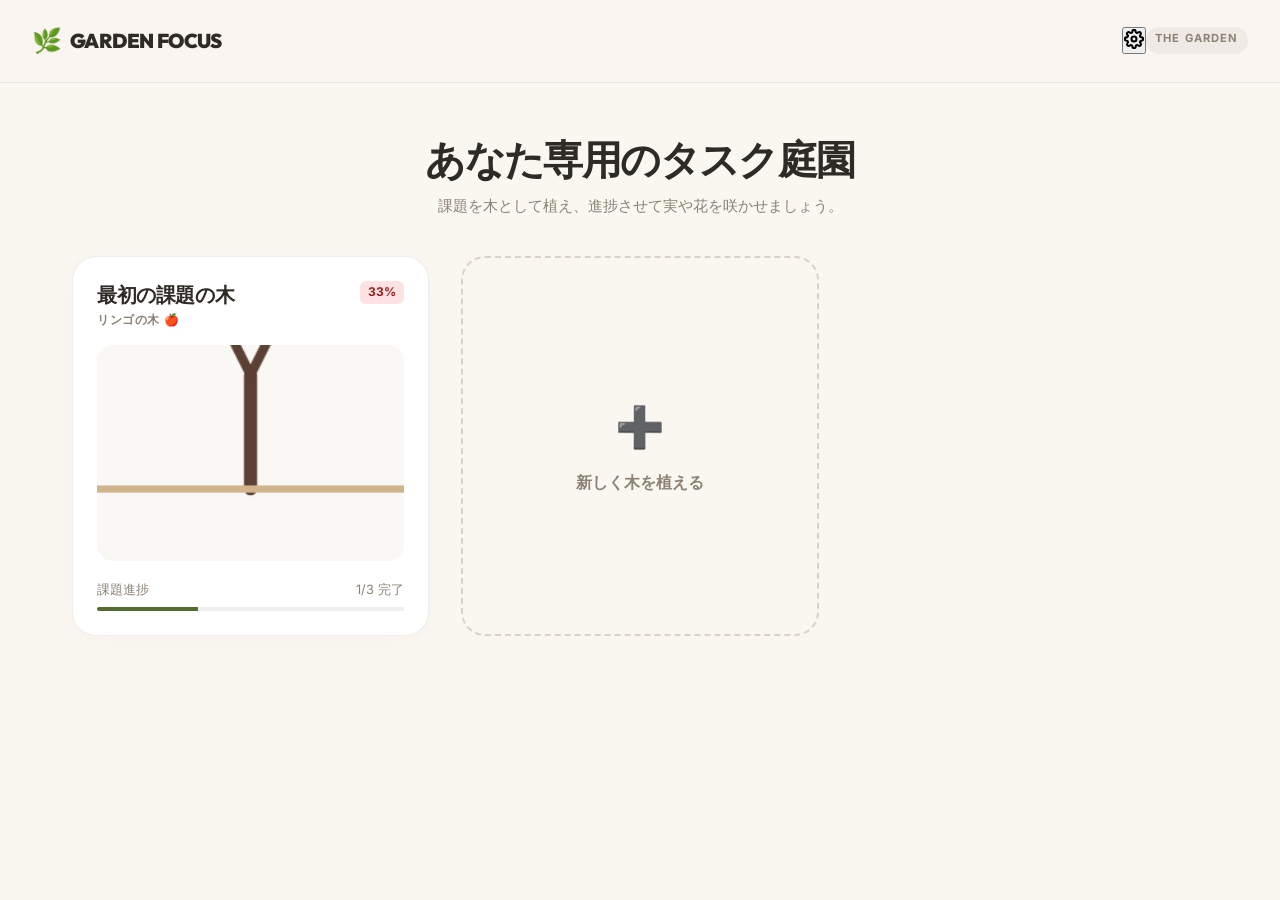
==== index.html @ 23e8b66e "feat: allow renaming trees and restrict desktop detail layout scroll to tasks panel" ====
<!DOCTYPE html>
<html lang="ja" class="h-full">
<head>
  <meta charset="UTF-8">
  <meta name="viewport" content="width=device-width, initial-scale=1.0">
  <title>Garden Focus / 課題の木</title>
  <!-- Google Font Outfit & Inter for premium typography -->
  <link rel="preconnect" href="https://fonts.googleapis.com">
  <link rel="preconnect" href="https://fonts.gstatic.com" crossorigin>
  <link href="https://fonts.googleapis.com/css2?family=Inter:wght@400;500;700&family=Outfit:wght@400;600;800;900&display=swap" rel="stylesheet">
  <link rel="stylesheet" href="style.css">
</head>
<body class="h-full">

  <div class="h-full flex flex-col justify-between">
    
    <!-- 1. GARDEN (HOME) SCREEN -->
    <section id="screen-garden" class="flex-1 flex flex-col">
      <header>
        <div class="logo-group">
          <span class="logo-icon">🌿</span>
          <span class="logo-text" style="font-family: 'Outfit', sans-serif;">GARDEN FOCUS</span>
        </div>
        <div class="flex items-center gap-4">
          <button id="open-settings-btn" class="settings-btn" title="Settings">
            <svg width="20" height="20" viewBox="0 0 24 24" fill="none" stroke="currentColor" stroke-width="2.5" stroke-linecap="round" stroke-linejoin="round"><circle cx="12" cy="12" r="3"></circle><path d="M19.4 15a1.65 1.65 0 0 0 .33 1.82l.06.06a2 2 0 1 1-2.83 2.83l-.06-.06a1.65 1.65 0 0 0-1.82-.33 1.65 1.65 0 0 0-1 1.51V21a2 2 0 0 1-4 0v-.09A1.65 1.65 0 0 0 9 19.4a1.65 1.65 0 0 0-1.82.33l-.06.06a2 2 0 1 1-2.83-2.83l.06-.06a1.65 1.65 0 0 0 .33-1.82 1.65 1.65 0 0 0-1.51-1H3a2 2 0 0 1 0-4h.09A1.65 1.65 0 0 0 4.6 9a1.65 1.65 0 0 0-.33-1.82l-.06-.06a2 2 0 1 1 2.83-2.83l.06.06a1.65 1.65 0 0 0 1.82.33H9a1.65 1.65 0 0 0 1-1.51V3a2 2 0 0 1 4 0v.09a1.65 1.65 0 0 0 1 1.51 1.65 1.65 0 0 0 1.82-.33l.06-.06a2 2 0 1 1 2.83 2.83l-.06.06a1.65 1.65 0 0 0-.33 1.82V9a1.65 1.65 0 0 0 1.51 1H21a2 2 0 0 1 0 4h-.09a1.65 1.65 0 0 0-1.51 1z"></path></svg>
          </button>
          <span class="phase-tag">The Garden</span>
        </div>
      </header>

      <main class="flex-1 overflow-y-auto">
        <div class="garden-container">
          <div class="garden-title-section">
            <h2 class="garden-title" style="font-family: 'Outfit', sans-serif;">あなた専用のタスク庭園</h2>
            <p class="garden-subtitle">課題を木として植え、進捗させて実や花を咲かせましょう。</p>
          </div>
          
          <div id="tree-grid" class="tree-grid">
            <!-- Dynamically populated tree cards -->
            
            <!-- Default "Add Tree" Card trigger -->
            <div id="add-tree-trigger" class="add-tree-card">
              <span class="add-tree-icon">➕</span>
              <span class="add-tree-text">新しく木を植える</span>
            </div>
          </div>
        </div>
      </main>
    </section>

    <!-- 2. TREE DETAIL SCREEN -->
    <section id="screen-tree-detail" class="flex-1 flex flex-col hidden">
      <header>
        <button id="back-to-garden-btn" class="text-button back-btn">
          <span>⬅</span> 庭に戻る
        </button>
        <span class="phase-tag">Tree Detail</span>
      </header>

      <main class="flex-1">
        <div class="detail-layout">
          
          <!-- Left Column: Tree Canvas Rendering -->
          <div class="canvas-panel">
            <div class="stats-overlay-top">
              <span>進捗状況:</span>
              <span id="tree-detail-progress-percent" class="stats-overlay-val">0%</span>
              <span class="text-neutral-300">|</span>
              <span id="tree-detail-progress-fraction" class="stats-overlay-val">0/0</span>
            </div>
            
            <div class="canvas-wrapper">
              <canvas id="tree-canvas" width="600" height="600"></canvas>
            </div>
          </div>

          <!-- Right Column: Task Control Panel -->
          <div class="tasks-panel">
            <div class="panel-header">
              <div>
                <div style="display: flex; align-items: center; gap: 0.5rem;">
                  <h2 id="tree-detail-name" class="panel-title" style="font-family: 'Outfit', sans-serif;">木の名前</h2>
                  <button id="edit-tree-name-btn" class="text-button edit-btn" style="font-size: 1rem; cursor: pointer; padding: 0.25rem;" title="木の名前を変更">✏️</button>
                </div>
                <p id="tree-detail-type" class="panel-subtitle">木の種類: サクラ</p>
              </div>
            </div>

            <!-- Add Task Form -->
            <div class="input-form">
              <input
                id="task-input"
                type="text"
                class="organic-input"
                placeholder="新しい葉（課題）を追加..."
                autocomplete="off"
              />
              <button id="add-task-btn" class="btn-organic">
                追加
              </button>
            </div>

            <!-- Task List Area -->
            <div id="tasks-list" class="tasks-list">
              <!-- Dynamically populated tasks -->
            </div>
          </div>

        </div>
      </main>
    </section>

  </div>

  <!-- 3. ADD TREE MODAL -->
  <div id="add-tree-modal" class="modal-overlay hidden">
    <div class="modal-content">
      <h2 class="modal-title" style="font-family: 'Outfit', sans-serif;">新しく木を植える</h2>
      <p class="modal-desc">カテゴリーや科目名を決めて、植える木の種類を選んでください。</p>
      
      <div class="mb-6" style="margin-bottom: 1.5rem;">
        <label for="tree-name-input" class="block text-xs font-bold tracking-widest uppercase text-neutral-400 mb-2" style="margin-bottom: 0.5rem; display: block;">木の名前（例: 数学の宿題, 読書）</label>
        <input
          id="tree-name-input"
          type="text"
          class="organic-input w-full"
          placeholder="木の名前を入力..."
          style="width: 100%;"
        />
      </div>

      <label class="block text-xs font-bold tracking-widest uppercase text-neutral-400 mb-2" style="margin-bottom: 0.5rem; display: block;">木の種類</label>
      <div class="options-grid">
        <div class="option-card selected" data-type="apple">
          <span class="option-icon">🍎</span>
          <span class="option-label">リンゴ</span>
        </div>
        <div class="option-card" data-type="cherry">
          <span class="option-icon">🌸</span>
          <span class="option-label">桜</span>
        </div>
        <div class="option-card" data-type="cactus">
          <span class="option-icon">🌵</span>
          <span class="option-label">サボテン</span>
        </div>
      </div>

      <div class="flex justify-end gap-4" style="display: flex; justify-content: flex-end; gap: 1rem;">
        <button id="cancel-add-tree-btn" class="text-button">キャンセル</button>
        <button id="confirm-add-tree-btn" class="btn-organic">木を植える ➔</button>
      </div>
    </div>
  </div>

  <!-- 4. SETTINGS MODAL (Gemini API Config) -->
  <div id="settings-modal" class="modal-overlay hidden">
    <div class="modal-content">
      <h2 class="modal-title" style="font-family: 'Outfit', sans-serif;">設定</h2>
      <p class="modal-desc">Gemini APIキーを設定して、AIによるタスクの自動小分け機能を利用できます。</p>
      
      <div class="mb-6" style="margin-bottom: 1.5rem;">
        <label for="api-key-input" class="block text-xs font-bold tracking-widest uppercase text-neutral-400 mb-2" style="margin-bottom: 0.5rem; display: block;">Gemini API Key</label>
        <input
          id="api-key-input"
          type="password"
          class="organic-input w-full"
          placeholder="AIZAsy..."
          style="width: 100%;"
        />
        <p class="text-[10px] text-neutral-400 mt-2 leading-relaxed" style="margin-top: 0.5rem; font-size: 0.65rem;">
          * キーは暗号化されずブラウザのローカル（localStorage）にのみ安全に保存され、直接Google APIとの通信に使用されます。空欄にすると、オフライン用の疑似分解エンジンが起動します。
        </p>
      </div>

      <div class="flex justify-end gap-4" style="display: flex; justify-content: flex-end; gap: 1rem;">
        <button id="close-settings-btn" class="text-button">閉じる</button>
        <button id="save-settings-btn" class="btn-organic">保存する</button>
      </div>
    </div>
  </div>

  <script src="script.js"></script>
</body>
</html>
---- style.css ----
/* Garden Focus Theme Stylesheet */

* {
  box-sizing: border-box;
  margin: 0;
  padding: 0;
}

html, body {
  height: 100%;
  background-color: #FAF6F0; /* Soft warm linen cream */
  color: #2E2A25; /* Organic warm dark charcoal/brown */
  font-family: 'Inter', -apple-system, BlinkMacSystemFont, "Segoe UI", Roboto, sans-serif;
  line-height: 1.4;
  -webkit-font-smoothing: antialiased;
}

/* Base structural wrappers */
.h-full {
  height: 100%;
}

.flex {
  display: flex;
}

.flex-col {
  flex-direction: column;
}

.flex-1 {
  flex: 1;
}

.hidden {
  display: none !important;
}

/* Header style */
header {
  border-bottom: 1px solid rgba(46, 42, 37, 0.08);
  padding: 1.5rem 2rem;
  display: flex;
  justify-content: space-between;
  align-items: center;
  background-color: rgba(250, 246, 240, 0.8);
  backdrop-filter: blur(8px);
  position: sticky;
  top: 0;
  z-index: 10;
}

.logo-group {
  display: flex;
  align-items: center;
  gap: 0.5rem;
}

.logo-icon {
  font-size: 1.5rem;
}

.logo-text {
  font-size: 1.25rem;
  font-weight: 900;
  letter-spacing: -0.03em;
  text-transform: uppercase;
  color: #2E2A25;
}

.phase-tag {
  font-size: 0.7rem;
  font-weight: 700;
  letter-spacing: 0.1em;
  text-transform: uppercase;
  color: #8C8275;
  background-color: rgba(140, 130, 117, 0.1);
  padding: 0.25rem 0.6rem;
  border-radius: 9999px;
}

/* Garden Grid (Home screen) */
.garden-container {
  max-width: 1200px;
  margin: 0 auto;
  padding: 3rem 2rem;
}

.garden-title-section {
  margin-bottom: 2.5rem;
  text-align: center;
}

.garden-title {
  font-size: 2.5rem;
  font-weight: 900;
  letter-spacing: -0.04em;
  color: #2E2A25;
  margin-bottom: 0.5rem;
}

.garden-subtitle {
  font-size: 0.95rem;
  color: #8C8275;
}

.tree-grid {
  display: grid;
  grid-template-columns: 1fr;
  gap: 2rem;
}

@media (min-width: 640px) {
  .tree-grid {
    grid-template-columns: repeat(2, 1fr);
  }
}

@media (min-width: 1024px) {
  .tree-grid {
    grid-template-columns: repeat(3, 1fr);
  }
}

/* Tree Cards */
.tree-card {
  background: #ffffff;
  border: 1px solid rgba(46, 42, 37, 0.08);
  border-radius: 24px;
  padding: 1.5rem;
  display: flex;
  flex-direction: column;
  justify-content: space-between;
  cursor: pointer;
  transition: all 0.3s cubic-bezier(0.16, 1, 0.3, 1);
  box-shadow: 0 4px 20px rgba(46, 42, 37, 0.02);
  height: 380px;
}

.tree-card:hover {
  transform: translateY(-4px);
  border-color: #556B2F; /* Olive green focus */
  box-shadow: 0 12px 30px rgba(85, 107, 47, 0.08);
}

.tree-card-header {
  display: flex;
  justify-content: space-between;
  align-items: flex-start;
  margin-bottom: 1rem;
}

.tree-card-title {
  font-size: 1.25rem;
  font-weight: 800;
  letter-spacing: -0.02em;
  color: #2E2A25;
}

.tree-card-type {
  font-size: 0.75rem;
  font-weight: 700;
  text-transform: uppercase;
  color: #8C8275;
  letter-spacing: 0.05em;
  margin-top: 0.2rem;
}

.tree-card-badge {
  font-size: 0.75rem;
  font-weight: 700;
  padding: 0.2rem 0.5rem;
  border-radius: 6px;
}

/* Canvas preview container inside card */
.tree-card-preview {
  flex: 1;
  background-color: #FAF8F5;
  border-radius: 16px;
  overflow: hidden;
  margin-bottom: 1.25rem;
  display: flex;
  justify-content: center;
  align-items: center;
  position: relative;
}

.tree-card-preview canvas {
  width: 100%;
  height: 100%;
  display: block;
}

.tree-card-footer {
  display: flex;
  justify-content: space-between;
  align-items: center;
}

.progress-info {
  font-size: 0.8rem;
  color: #8C8275;
}

.progress-bar-wrapper {
  width: 100%;
  height: 4px;
  background-color: rgba(46, 42, 37, 0.08);
  border-radius: 2px;
  margin-top: 0.5rem;
  overflow: hidden;
}

.progress-bar-fill {
  height: 100%;
  background-color: #556B2F; /* Olive green */
  transition: width 0.3s ease;
}

/* Add Tree Card (Trigger Modal) */
.add-tree-card {
  background: transparent;
  border: 2px dashed rgba(140, 130, 117, 0.3);
  border-radius: 24px;
  display: flex;
  flex-direction: column;
  justify-content: center;
  align-items: center;
  gap: 1rem;
  cursor: pointer;
  height: 380px;
  transition: all 0.3s ease;
}

.add-tree-card:hover {
  background-color: rgba(255, 255, 255, 0.6);
  border-color: #2E2A25;
}

.add-tree-icon {
  font-size: 2.5rem;
  color: #8C8275;
}

.add-tree-text {
  font-size: 1rem;
  font-weight: 700;
  color: #8C8275;
}

/* Detail View Layout (Split Canvas & Tasks) */
.detail-layout {
  display: grid;
  grid-template-columns: 1fr;
  min-height: calc(100vh - 65px);
}

@media (min-width: 1024px) {
  #screen-tree-detail {
    height: 100vh;
    overflow: hidden;
  }

  #screen-tree-detail main {
    flex: 1;
    min-height: 0;
    overflow: hidden;
  }

  .detail-layout {
    grid-template-columns: 1.2fr 1fr; /* Canvas left, tasks right */
    height: calc(100vh - 73px); /* Fixed height matching space under header */
    min-height: 0;
    overflow: hidden;
  }

  .canvas-panel {
    height: 100%;
    overflow: hidden;
  }

  .tasks-panel {
    height: 100%;
    overflow-y: auto;
  }
}

/* Canvas column */
.canvas-panel {
  background-color: #F7F3EC;
  display: flex;
  flex-direction: column;
  justify-content: center;
  align-items: center;
  padding: 2rem;
  position: relative;
}

.canvas-wrapper {
  width: 100%;
  max-width: 600px;
  aspect-ratio: 1;
  background: #ffffff;
  border-radius: 32px;
  box-shadow: 0 10px 40px rgba(46, 42, 37, 0.03);
  border: 1px solid rgba(46, 42, 37, 0.05);
  overflow: hidden;
  position: relative;
}

.canvas-wrapper canvas {
  width: 100%;
  height: 100%;
  display: block;
}

/* Task list column */
.tasks-panel {
  background-color: #ffffff;
  border-left: 1px solid rgba(46, 42, 37, 0.08);
  padding: 3rem 2rem;
  overflow-y: auto;
  display: flex;
  flex-direction: column;
}

.panel-header {
  margin-bottom: 2rem;
  display: flex;
  justify-content: space-between;
  align-items: center;
}

.panel-title {
  font-size: 1.75rem;
  font-weight: 900;
  letter-spacing: -0.03em;
}

.panel-subtitle {
  font-size: 0.85rem;
  color: #8C8275;
  margin-top: 0.25rem;
}

/* Input Form */
.input-form {
  margin-bottom: 2rem;
  display: flex;
  gap: 0.75rem;
}

.organic-input {
  flex: 1;
  background-color: #FAF6F0;
  border: 1px solid rgba(46, 42, 37, 0.15);
  border-radius: 12px;
  padding: 0.8rem 1.2rem;
  font-family: inherit;
  font-size: 0.95rem;
  color: #2E2A25;
  outline: none;
  transition: all 0.3s ease;
}

.organic-input:focus {
  border-color: #556B2F;
  background-color: #ffffff;
  box-shadow: 0 0 0 3px rgba(85, 107, 47, 0.1);
}

.btn-organic {
  background-color: #2E2A25;
  color: #FAF6F0;
  border: none;
  border-radius: 12px;
  padding: 0.8rem 1.5rem;
  font-family: inherit;
  font-weight: 700;
  cursor: pointer;
  transition: all 0.2s ease;
}

.btn-organic:hover {
  background-color: #556B2F;
}

.btn-organic:active {
  transform: scale(0.97);
}

/* Task rows list */
.tasks-list {
  display: flex;
  flex-direction: column;
  gap: 0.75rem;
  flex: 1;
}

.task-item {
  border: 1px solid rgba(46, 42, 37, 0.08);
  border-radius: 16px;
  padding: 1rem 1.25rem;
  display: flex;
  justify-content: space-between;
  align-items: center;
  background-color: #ffffff;
  transition: all 0.2s ease;
}

.task-item:hover {
  box-shadow: 0 4px 12px rgba(46, 42, 37, 0.04);
  border-color: rgba(46, 42, 37, 0.15);
}

.task-text {
  font-size: 0.95rem;
  font-weight: 500;
  word-break: break-word;
  max-width: 60%;
}

.task-actions {
  display: flex;
  align-items: center;
  gap: 0.5rem;
}

/* Status selection buttons (segmented control) */
.status-selector {
  display: inline-flex;
  background-color: #FAF6F0;
  padding: 0.25rem;
  border-radius: 10px;
  border: 1px solid rgba(46, 42, 37, 0.05);
}

.status-btn {
  border: none;
  background: transparent;
  padding: 0.4rem 0.8rem;
  border-radius: 8px;
  font-family: inherit;
  font-size: 0.75rem;
  font-weight: 700;
  cursor: pointer;
  transition: all 0.2s ease;
  color: #8C8275;
}

.status-btn:hover {
  color: #2E2A25;
}

.status-btn.active[data-status="todo"] {
  background-color: #E2E8F0; /* Soft slate gray */
  color: #475569;
}

.status-btn.active[data-status="doing"] {
  background-color: #FEF3C7; /* Pale gold */
  color: #B45309;
}

.status-btn.active[data-status="done"] {
  background-color: #DCFCE7; /* Pale light green */
  color: #15803d;
}

/* Delete task button */
.delete-task-btn {
  background: transparent;
  border: none;
  color: rgba(46, 42, 37, 0.3);
  cursor: pointer;
  display: flex;
  align-items: center;
  justify-content: center;
  padding: 0.25rem;
  border-radius: 6px;
  transition: all 0.2s ease;
}

.delete-task-btn:hover {
  color: #FF3B30;
  background-color: rgba(255, 59, 48, 0.08);
}

/* Modal dialogs */
.modal-overlay {
  position: fixed;
  top: 0;
  left: 0;
  width: 100vw;
  height: 100vh;
  background-color: rgba(46, 42, 37, 0.5);
  backdrop-filter: blur(4px);
  z-index: 1000;
  display: flex;
  justify-content: center;
  align-items: center;
  padding: 2rem;
}

.modal-content {
  background: #ffffff;
  border-radius: 28px;
  padding: 2.5rem;
  max-width: 450px;
  width: 100%;
  box-shadow: 0 20px 50px rgba(46, 42, 37, 0.15);
  border: 1px solid rgba(46, 42, 37, 0.08);
  animation: modalPop 0.3s cubic-bezier(0.16, 1, 0.3, 1) forwards;
}

@keyframes modalPop {
  from {
    opacity: 0;
    transform: scale(0.95) translateY(10px);
  }
  to {
    opacity: 1;
    transform: scale(1) translateY(0);
  }
}

.modal-title {
  font-size: 1.5rem;
  font-weight: 900;
  letter-spacing: -0.02em;
  margin-bottom: 0.5rem;
}

.modal-desc {
  font-size: 0.85rem;
  color: #8C8275;
  margin-bottom: 1.5rem;
}

/* Options for selection (like tree type) */
.options-grid {
  display: grid;
  grid-template-columns: repeat(3, 1fr);
  gap: 0.75rem;
  margin-bottom: 1.5rem;
}

.option-card {
  border: 2px solid rgba(46, 42, 37, 0.08);
  border-radius: 16px;
  padding: 1rem;
  text-align: center;
  cursor: pointer;
  transition: all 0.2s ease;
}

.option-card:hover {
  border-color: rgba(46, 42, 37, 0.2);
}

.option-card.selected {
  border-color: #556B2F;
  background-color: rgba(85, 107, 47, 0.05);
}

.option-icon {
  font-size: 1.75rem;
  margin-bottom: 0.5rem;
  display: block;
}

.option-label {
  font-size: 0.75rem;
  font-weight: 700;
  text-transform: uppercase;
}

/* Empty states */
.empty-state {
  text-align: center;
  padding: 3rem 1.5rem;
  color: #8C8275;
}

.empty-icon {
  font-size: 2.5rem;
  margin-bottom: 1rem;
  opacity: 0.5;
}

.empty-text {
  font-size: 0.95rem;
  font-weight: 500;
}

/* Quick utility styles */
.text-button {
  background: transparent;
  border: none;
  font-family: inherit;
  font-weight: 700;
  color: #8C8275;
  cursor: pointer;
  font-size: 0.85rem;
  transition: color 0.2s ease;
}

.text-button:hover {
  color: #2E2A25;
}

.back-btn {
  display: inline-flex;
  align-items: center;
  gap: 0.5rem;
}

.stats-overlay-top {
  position: absolute;
  top: 1.5rem;
  left: 1.5rem;
  background-color: rgba(255, 255, 255, 0.85);
  backdrop-filter: blur(4px);
  border: 1px solid rgba(46, 42, 37, 0.08);
  padding: 0.6rem 1rem;
  border-radius: 12px;
  font-size: 0.75rem;
  font-weight: 700;
  color: #8C8275;
  display: flex;
  align-items: center;
  gap: 0.5rem;
}

.stats-overlay-val {
  color: #2E2A25;
  font-weight: 900;
}
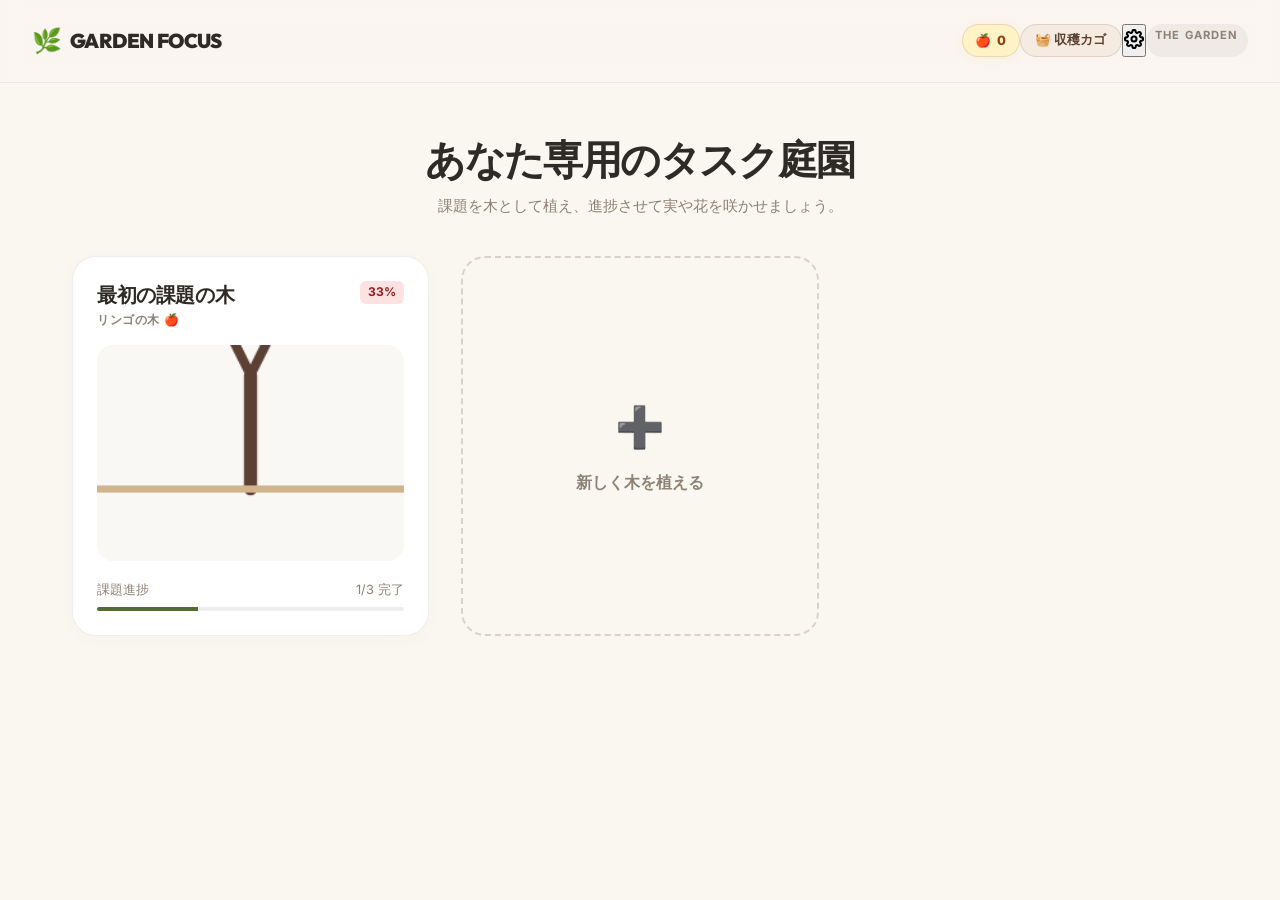
==== commit 6d8d077d: "feat: implement tree harvesting system and today's harvest counter for v4" ====
--- a/index.html
+++ b/index.html
@@ -21,7 +21,13 @@
           <span class="logo-icon">🌿</span>
           <span class="logo-text" style="font-family: 'Outfit', sans-serif;">GARDEN FOCUS</span>
         </div>
-        <div class="flex items-center gap-4">
+        <div class="flex items-center gap-3">
+          <div id="today-harvest-container" class="harvest-counter-badge" title="今日のタスク完了数（収穫数）">
+            🍎 <span id="today-harvest-count">0</span>
+          </div>
+          <button id="open-basket-btn" class="basket-btn" title="収穫した木（アーカイブ）を見る">
+            🧺 収穫カゴ
+          </button>
           <button id="open-settings-btn" class="settings-btn" title="Settings">
             <svg width="20" height="20" viewBox="0 0 24 24" fill="none" stroke="currentColor" stroke-width="2.5" stroke-linecap="round" stroke-linejoin="round"><circle cx="12" cy="12" r="3"></circle><path d="M19.4 15a1.65 1.65 0 0 0 .33 1.82l.06.06a2 2 0 1 1-2.83 2.83l-.06-.06a1.65 1.65 0 0 0-1.82-.33 1.65 1.65 0 0 0-1 1.51V21a2 2 0 0 1-4 0v-.09A1.65 1.65 0 0 0 9 19.4a1.65 1.65 0 0 0-1.82.33l-.06.06a2 2 0 1 1-2.83-2.83l.06-.06a1.65 1.65 0 0 0 .33-1.82 1.65 1.65 0 0 0-1.51-1H3a2 2 0 0 1 0-4h.09A1.65 1.65 0 0 0 4.6 9a1.65 1.65 0 0 0-.33-1.82l-.06-.06a2 2 0 1 1 2.83-2.83l.06.06a1.65 1.65 0 0 0 1.82.33H9a1.65 1.65 0 0 0 1-1.51V3a2 2 0 0 1 4 0v.09a1.65 1.65 0 0 0 1 1.51 1.65 1.65 0 0 0 1.82-.33l.06-.06a2 2 0 1 1 2.83 2.83l-.06.06a1.65 1.65 0 0 0-.33 1.82V9a1.65 1.65 0 0 0 1.51 1H21a2 2 0 0 1 0 4h-.09a1.65 1.65 0 0 0-1.51 1z"></path></svg>
           </button>
@@ -55,7 +61,12 @@
         <button id="back-to-garden-btn" class="text-button back-btn">
           <span>⬅</span> 庭に戻る
         </button>
-        <span class="phase-tag">Tree Detail</span>
+        <div class="flex items-center gap-3">
+          <button id="harvest-tree-btn" class="btn-harvest hidden" title="すべての課題を達成したので収穫する">
+            🧺 この木を収穫する
+          </button>
+          <span class="phase-tag">Tree Detail</span>
+        </div>
       </header>
 
       <main class="flex-1">
@@ -180,6 +191,22 @@
     </div>
   </div>
 
+  <!-- 5. HARVEST BASKET MODAL -->
+  <div id="basket-modal" class="modal-overlay hidden">
+    <div class="modal-content" style="max-width: 550px;">
+      <h2 class="modal-title" style="font-family: 'Outfit', sans-serif;">🧺 収穫カゴ</h2>
+      <p class="modal-desc">これまでに収穫（タスク全達成）した木のコレクションです。</p>
+      
+      <div id="basket-list" class="basket-list" style="max-height: 300px; overflow-y: auto; margin-bottom: 1.5rem;">
+        <!-- Dynamically populated harvested trees -->
+      </div>
+
+      <div class="flex justify-end" style="display: flex; justify-content: flex-end;">
+        <button id="close-basket-btn" class="btn-organic">閉じる</button>
+      </div>
+    </div>
+  </div>
+
   <script src="script.js"></script>
 </body>
 </html>
--- a/style.css
+++ b/style.css
@@ -637,3 +637,135 @@
   color: #2E2A25;
   font-weight: 900;
 }
+
+/* Today's Harvest Counter Badge */
+.harvest-counter-badge {
+  display: inline-flex;
+  align-items: center;
+  gap: 0.35rem;
+  background-color: #FEF3C7; /* Soft amber/yellow */
+  color: #92400E; /* Dark brown amber */
+  font-size: 0.8rem;
+  font-weight: 800;
+  padding: 0.4rem 0.8rem;
+  border-radius: 9999px;
+  border: 1px solid rgba(146, 64, 14, 0.15);
+  box-shadow: 0 2px 8px rgba(245, 158, 11, 0.08);
+  user-select: none;
+}
+
+/* Basket Button */
+.basket-btn {
+  display: inline-flex;
+  align-items: center;
+  gap: 0.4rem;
+  background-color: #F5EBE0; /* Light organic warm sand */
+  color: #5C4033;
+  border: 1px solid rgba(92, 64, 51, 0.15);
+  padding: 0.4rem 0.9rem;
+  border-radius: 9999px;
+  font-family: inherit;
+  font-size: 0.8rem;
+  font-weight: 700;
+  cursor: pointer;
+  transition: all 0.2s cubic-bezier(0.16, 1, 0.3, 1);
+}
+
+.basket-btn:hover {
+  background-color: #E3D5CA;
+  border-color: #5C4033;
+  transform: translateY(-1px);
+}
+
+/* Harvest Button in Detail View */
+.btn-harvest {
+  background-color: #D97706; /* Vibrant amber gold */
+  color: #ffffff;
+  border: none;
+  padding: 0.5rem 1.1rem;
+  border-radius: 12px;
+  font-family: inherit;
+  font-size: 0.8rem;
+  font-weight: 700;
+  cursor: pointer;
+  display: inline-flex;
+  align-items: center;
+  gap: 0.4rem;
+  box-shadow: 0 4px 12px rgba(217, 119, 6, 0.2);
+  transition: all 0.2s ease;
+  animation: pulseButton 2.5s infinite;
+}
+
+@keyframes pulseButton {
+  0% {
+    box-shadow: 0 0 0 0 rgba(217, 119, 6, 0.4);
+  }
+  70% {
+    box-shadow: 0 0 0 8px rgba(217, 119, 6, 0);
+  }
+  100% {
+    box-shadow: 0 0 0 0 rgba(217, 119, 6, 0);
+  }
+}
+
+.btn-harvest:hover {
+  background-color: #B45309;
+  transform: translateY(-1px);
+}
+
+.btn-harvest:active {
+  transform: scale(0.97);
+}
+
+/* Basket List items inside modal */
+.basket-list {
+  display: flex;
+  flex-direction: column;
+  gap: 0.75rem;
+}
+
+.basket-item {
+  display: flex;
+  justify-content: space-between;
+  align-items: center;
+  background-color: #FAF8F5;
+  border: 1px solid rgba(46, 42, 37, 0.08);
+  border-radius: 16px;
+  padding: 1rem 1.25rem;
+  transition: all 0.2s ease;
+}
+
+.basket-item:hover {
+  border-color: rgba(92, 64, 51, 0.25);
+  background-color: #ffffff;
+}
+
+.basket-item-info {
+  display: flex;
+  flex-direction: column;
+  gap: 0.2rem;
+}
+
+.basket-item-name {
+  font-weight: 800;
+  color: #2E2A25;
+  font-size: 1rem;
+}
+
+.basket-item-meta {
+  font-size: 0.75rem;
+  color: #8C8275;
+}
+
+.basket-item-badge {
+  font-size: 1.25rem;
+  padding: 0.4rem;
+  background-color: rgba(140, 130, 117, 0.08);
+  border-radius: 10px;
+}
+
+.basket-empty-state {
+  text-align: center;
+  padding: 2.5rem 1rem;
+  color: #8C8275;
+}
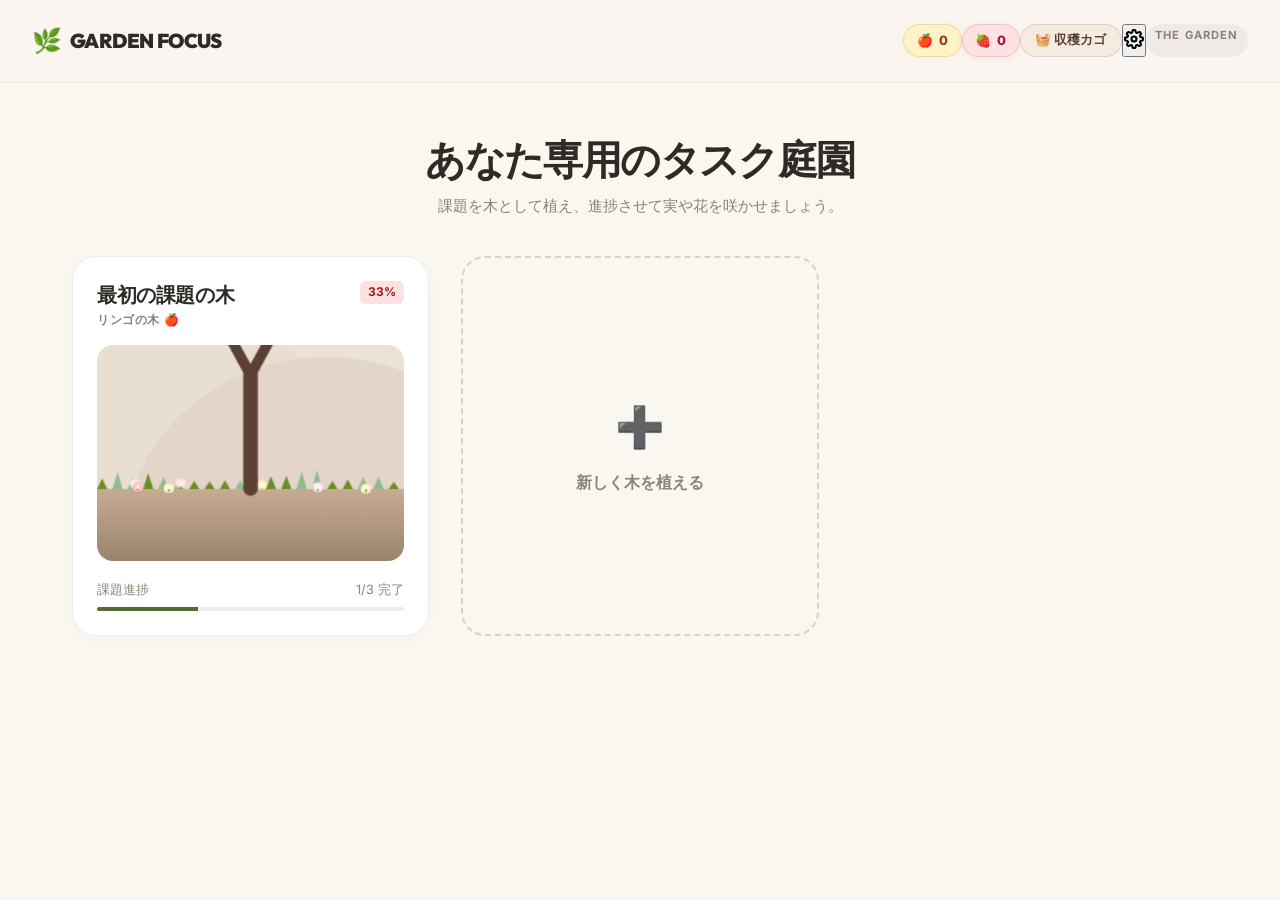
==== commit bd3d2bc7: "feat: add coin reward system and heavily improve tree foliage density with canvas backdrop decoratio" ====
--- a/index.html
+++ b/index.html
@@ -24,6 +24,9 @@
         <div class="flex items-center gap-3">
           <div id="today-harvest-container" class="harvest-counter-badge" title="今日のタスク完了数（収穫数）">
             🍎 <span id="today-harvest-count">0</span>
+          </div>
+          <div id="coin-container" class="coin-badge" title="所持ICHIGOコイン">
+            🍓 <span id="coin-count">0</span>
           </div>
           <button id="open-basket-btn" class="basket-btn" title="収穫した木（アーカイブ）を見る">
             🧺 収穫カゴ
--- a/style.css
+++ b/style.css
@@ -769,3 +769,19 @@
   padding: 2.5rem 1rem;
   color: #8C8275;
 }
+
+/* Coin Badge style */
+.coin-badge {
+  display: inline-flex;
+  align-items: center;
+  gap: 0.35rem;
+  background-color: #FEE2E2; /* Pale red/pink */
+  color: #9D174D; /* Deep strawberry pink */
+  font-size: 0.8rem;
+  font-weight: 800;
+  padding: 0.4rem 0.8rem;
+  border-radius: 9999px;
+  border: 1px solid rgba(157, 23, 77, 0.15);
+  box-shadow: 0 2px 8px rgba(157, 23, 77, 0.08);
+  user-select: none;
+}
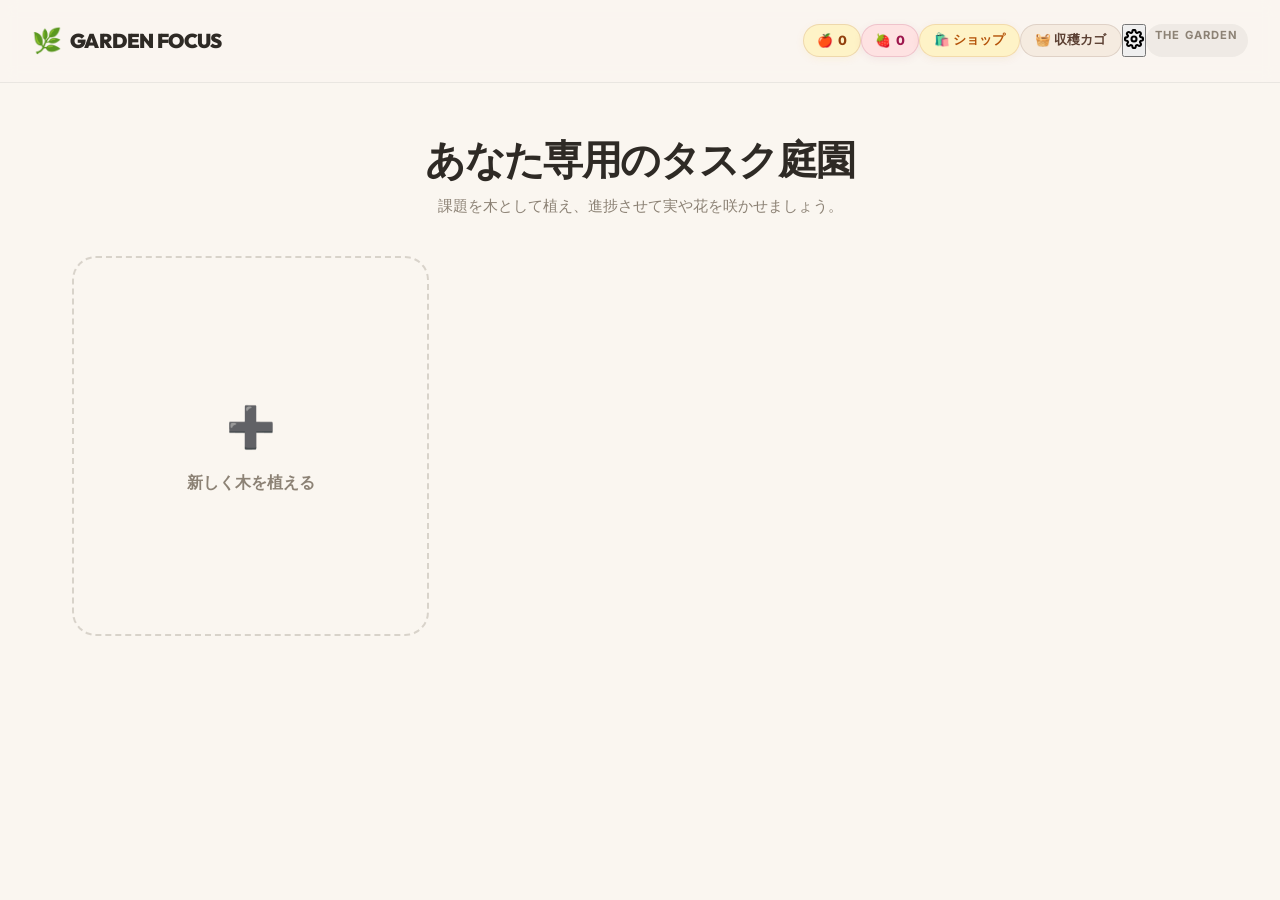
==== commit 14bda461: "Optimize visual background: convert white templates to transparent to recover custom canvas hills & " ====
--- a/index.html
+++ b/index.html
@@ -28,6 +28,9 @@
           <div id="coin-container" class="coin-badge" title="所持ICHIGOコイン">
             🍓 <span id="coin-count">0</span>
           </div>
+          <button id="open-shop-btn" class="shop-btn" title="ショップで庭のデコレーションを購入">
+            🛍️ ショップ
+          </button>
           <button id="open-basket-btn" class="basket-btn" title="収穫した木（アーカイブ）を見る">
             🧺 収穫カゴ
           </button>
@@ -200,12 +203,86 @@
       <h2 class="modal-title" style="font-family: 'Outfit', sans-serif;">🧺 収穫カゴ</h2>
       <p class="modal-desc">これまでに収穫（タスク全達成）した木のコレクションです。</p>
       
-      <div id="basket-list" class="basket-list" style="max-height: 300px; overflow-y: auto; margin-bottom: 1.5rem;">
+      <!-- Badges Section -->
+      <div class="badges-section" style="margin-bottom: 1.5rem; padding-bottom: 1.2rem; border-bottom: 2px solid #FAF6F0;">
+        <h3 style="font-family: 'Outfit', sans-serif; font-size: 0.8rem; font-weight: 700; text-transform: uppercase; letter-spacing: 0.05em; color: #8C8275; margin-bottom: 0.75rem;">🏆 獲得した実績バッジ</h3>
+        <div id="badges-grid" class="badges-grid" style="display: grid; grid-template-columns: repeat(5, 1fr); gap: 0.5rem; text-align: center;">
+          <div class="badge-item locked" id="badge-first_harvest" title="見習い庭師: 初めて木を収穫する">
+            <div class="badge-icon" style="font-size: 1.5rem; filter: grayscale(100%); opacity: 0.4;">🌱</div>
+            <div class="badge-name" style="font-size: 0.65rem; color: #8C8275; margin-top: 0.25rem;">見習い</div>
+          </div>
+          <div class="badge-item locked" id="badge-apple_master" title="リンゴ農家: リンゴの木を収穫する">
+            <div class="badge-icon" style="font-size: 1.5rem; filter: grayscale(100%); opacity: 0.4;">🍎</div>
+            <div class="badge-name" style="font-size: 0.65rem; color: #8C8275; margin-top: 0.25rem;">リンゴ</div>
+          </div>
+          <div class="badge-item locked" id="badge-cherry_master" title="お花見隊長: サクラの木を収穫する">
+            <div class="badge-icon" style="font-size: 1.5rem; filter: grayscale(100%); opacity: 0.4;">🌸</div>
+            <div class="badge-name" style="font-size: 0.65rem; color: #8C8275; margin-top: 0.25rem;">サクラ</div>
+          </div>
+          <div class="badge-item locked" id="badge-rich_gardener" title="富豪 of ICHIGO: 5,000 ICHIGOコインを突破">
+            <div class="badge-icon" style="font-size: 1.5rem; filter: grayscale(100%); opacity: 0.4;">💰</div>
+            <div class="badge-name" style="font-size: 0.65rem; color: #8C8275; margin-top: 0.25rem;">富豪</div>
+          </div>
+          <div class="badge-item locked" id="badge-grand_harvester" title="巨木の守護者: タスク16個以上の巨木を収穫する">
+            <div class="badge-icon" style="font-size: 1.5rem; filter: grayscale(100%); opacity: 0.4;">🌟</div>
+            <div class="badge-name" style="font-size: 0.65rem; color: #8C8275; margin-top: 0.25rem;">巨木</div>
+          </div>
+        </div>
+      </div>
+
+      <div id="basket-list" class="basket-list" style="max-height: 200px; overflow-y: auto; margin-bottom: 1.5rem;">
         <!-- Dynamically populated harvested trees -->
       </div>
 
       <div class="flex justify-end" style="display: flex; justify-content: flex-end;">
         <button id="close-basket-btn" class="btn-organic">閉じる</button>
+      </div>
+    </div>
+  </div>
+
+  <!-- 6. DECORATION SHOP MODAL -->
+  <div id="shop-modal" class="modal-overlay hidden">
+    <div class="modal-content" style="max-width: 500px;">
+      <h2 class="modal-title" style="font-family: 'Outfit', sans-serif;">🛍️ 庭園デコレーションショップ</h2>
+      <p class="modal-desc">ICHIGOコインを消費して、庭（ホーム）画面を彩るデコレーションを購入できます。</p>
+      
+      <div class="shop-items-grid" style="margin-bottom: 1.5rem; display: flex; flex-col; gap: 1rem;">
+        <div class="shop-item" id="shop-item-bench" style="display: flex; justify-content: space-between; align-items: center; padding: 0.75rem; background: #FAF6F0; border-radius: 8px;">
+          <div style="display: flex; align-items: center; gap: 0.75rem;">
+            <div class="shop-item-icon" style="font-size: 1.8rem;">🪑</div>
+            <div>
+              <div class="shop-item-name" style="font-weight: 700; font-size: 0.9rem;">木製ベンチ</div>
+              <div class="shop-item-desc" style="font-size: 0.75rem; color: #8C8275;">庭の芝生に落ち着いたベンチを置きます。</div>
+            </div>
+          </div>
+          <button class="btn-buy btn-organic" id="buy-decor-bench" data-type="bench" data-cost="1000" style="padding: 0.4rem 0.8rem; font-size: 0.8rem;">1,000 🍓</button>
+        </div>
+        
+        <div class="shop-item" id="shop-item-birdhouse" style="display: flex; justify-content: space-between; align-items: center; padding: 0.75rem; background: #FAF6F0; border-radius: 8px;">
+          <div style="display: flex; align-items: center; gap: 0.75rem;">
+            <div class="shop-item-icon" style="font-size: 1.8rem;">🐦</div>
+            <div>
+              <div class="shop-item-name" style="font-weight: 700; font-size: 0.9rem;">小鳥の巣箱</div>
+              <div class="shop-item-desc" style="font-size: 0.75rem; color: #8C8275;">木の横に設置し、時々青い鳥が遊びに来ます。</div>
+            </div>
+          </div>
+          <button class="btn-buy btn-organic" id="buy-decor-birdhouse" data-type="birdhouse" data-cost="2000" style="padding: 0.4rem 0.8rem; font-size: 0.8rem;">2,000 🍓</button>
+        </div>
+        
+        <div class="shop-item" id="shop-item-fountain" style="display: flex; justify-content: space-between; align-items: center; padding: 0.75rem; background: #FAF6F0; border-radius: 8px;">
+          <div style="display: flex; align-items: center; gap: 0.75rem;">
+            <div class="shop-item-icon" style="font-size: 1.8rem;">⛲</div>
+            <div>
+              <div class="shop-item-name" style="font-weight: 700; font-size: 0.9rem;">美しい噴水</div>
+              <div class="shop-item-desc" style="font-size: 0.75rem; color: #8C8275;">庭の空きスペースに大理石の噴水を作ります。</div>
+            </div>
+          </div>
+          <button class="btn-buy btn-organic" id="buy-decor-fountain" data-type="fountain" data-cost="5000" style="padding: 0.4rem 0.8rem; font-size: 0.8rem;">5,000 🍓</button>
+        </div>
+      </div>
+
+      <div class="flex justify-end" style="display: flex; justify-content: flex-end;">
+        <button id="close-shop-btn" class="btn-organic">閉じる</button>
       </div>
     </div>
   </div>
--- a/style.css
+++ b/style.css
@@ -785,3 +785,91 @@
   box-shadow: 0 2px 8px rgba(157, 23, 77, 0.08);
   user-select: none;
 }
+
+/* Shop Button style in header */
+.shop-btn {
+  background-color: #FEF3C7; /* Pale gold */
+  color: #B45309; /* Deep amber */
+  border: 1px solid rgba(180, 83, 9, 0.15);
+  font-size: 0.8rem;
+  font-weight: 800;
+  padding: 0.4rem 0.85rem;
+  border-radius: 9999px;
+  cursor: pointer;
+  transition: all 0.2s ease;
+  box-shadow: 0 2px 8px rgba(180, 83, 9, 0.08);
+}
+
+.shop-btn:hover {
+  background-color: #FDE68A;
+  transform: translateY(-1px);
+}
+
+.shop-btn:active {
+  transform: scale(0.96);
+}
+
+/* Badges display styling */
+.badge-item {
+  background: #FAF8F5;
+  border: 1px solid rgba(46, 42, 37, 0.08);
+  border-radius: 12px;
+  padding: 0.6rem 0.4rem;
+  display: flex;
+  flex-direction: column;
+  align-items: center;
+  justify-content: center;
+  transition: all 0.3s cubic-bezier(0.16, 1, 0.3, 1);
+}
+
+.badge-item.unlocked {
+  background: #ffffff;
+  border-color: #D97706; /* Golden glow */
+  box-shadow: 0 4px 12px rgba(217, 119, 6, 0.1);
+}
+
+.badge-item.unlocked .badge-icon {
+  filter: none !important;
+  opacity: 1 !important;
+  transform: scale(1.1);
+  animation: badge-pop 0.5s cubic-bezier(0.175, 0.885, 0.32, 1.275);
+}
+
+.badge-item.unlocked .badge-name {
+  color: #2E2A25 !important;
+  font-weight: 700;
+}
+
+@keyframes badge-pop {
+  0% { transform: scale(0.7); }
+  50% { transform: scale(1.2); }
+  100% { transform: scale(1.1); }
+}
+
+/* Shop Modal item and buy action styles */
+.shop-item {
+  transition: border-color 0.2s ease, transform 0.2s ease;
+}
+
+.shop-item:hover {
+  border-color: rgba(180, 83, 9, 0.2) !important;
+  transform: translateY(-1px);
+}
+
+.btn-buy {
+  transition: all 0.2s ease;
+}
+
+.btn-buy.owned {
+  background-color: #E2E8F0 !important;
+  color: #64748B !important;
+  cursor: default !important;
+  border-color: transparent !important;
+}
+
+.btn-buy.disabled {
+  background-color: #F1F5F9 !important;
+  color: #94A3B8 !important;
+  cursor: not-allowed !important;
+  border-color: transparent !important;
+}
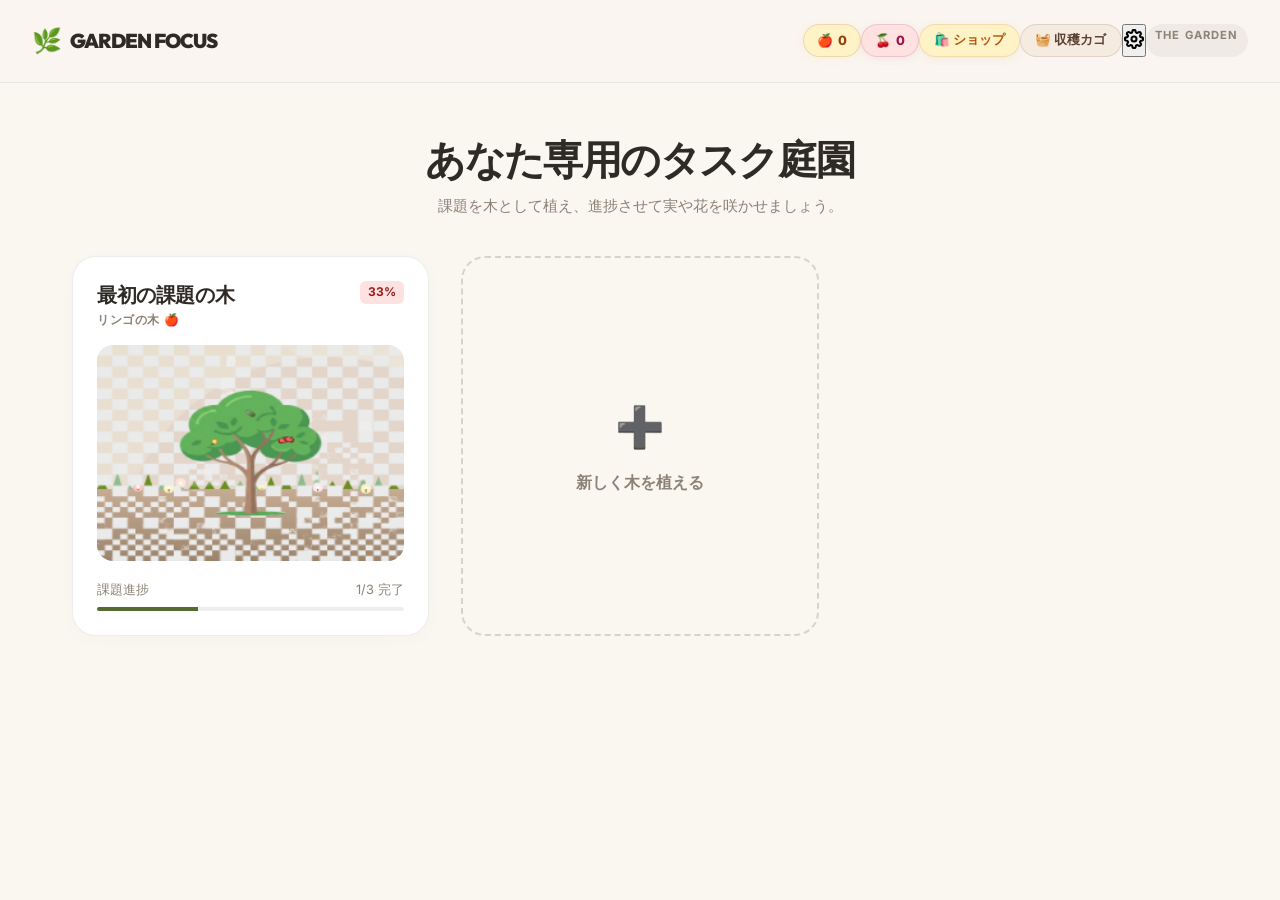
==== commit 335257c5: "style: rename coin to FRUIT, pre-transparent png assets to restore background, and polish all screen" ====
--- a/index.html
+++ b/index.html
@@ -25,8 +25,8 @@
           <div id="today-harvest-container" class="harvest-counter-badge" title="今日のタスク完了数（収穫数）">
             🍎 <span id="today-harvest-count">0</span>
           </div>
-          <div id="coin-container" class="coin-badge" title="所持ICHIGOコイン">
-            🍓 <span id="coin-count">0</span>
+          <div id="coin-container" class="coin-badge" title="所持FRUITコイン">
+            🍒 <span id="coin-count">0</span>
           </div>
           <button id="open-shop-btn" class="shop-btn" title="ショップで庭のデコレーションを購入">
             🛍️ ショップ
@@ -219,7 +219,7 @@
             <div class="badge-icon" style="font-size: 1.5rem; filter: grayscale(100%); opacity: 0.4;">🌸</div>
             <div class="badge-name" style="font-size: 0.65rem; color: #8C8275; margin-top: 0.25rem;">サクラ</div>
           </div>
-          <div class="badge-item locked" id="badge-rich_gardener" title="富豪 of ICHIGO: 5,000 ICHIGOコインを突破">
+          <div class="badge-item locked" id="badge-rich_gardener" title="富豪 of FRUIT: 5,000 FRUITコインを突破">
             <div class="badge-icon" style="font-size: 1.5rem; filter: grayscale(100%); opacity: 0.4;">💰</div>
             <div class="badge-name" style="font-size: 0.65rem; color: #8C8275; margin-top: 0.25rem;">富豪</div>
           </div>
@@ -244,9 +244,9 @@
   <div id="shop-modal" class="modal-overlay hidden">
     <div class="modal-content" style="max-width: 500px;">
       <h2 class="modal-title" style="font-family: 'Outfit', sans-serif;">🛍️ 庭園デコレーションショップ</h2>
-      <p class="modal-desc">ICHIGOコインを消費して、庭（ホーム）画面を彩るデコレーションを購入できます。</p>
-      
-      <div class="shop-items-grid" style="margin-bottom: 1.5rem; display: flex; flex-col; gap: 1rem;">
+      <p class="modal-desc">FRUITコインを消費して、庭（ホーム）画面を彩るデコレーションを購入できます。</p>
+      
+      <div class="shop-items-grid" style="margin-bottom: 1.5rem; display: flex; flex-direction: column; gap: 1rem;">
         <div class="shop-item" id="shop-item-bench" style="display: flex; justify-content: space-between; align-items: center; padding: 0.75rem; background: #FAF6F0; border-radius: 8px;">
           <div style="display: flex; align-items: center; gap: 0.75rem;">
             <div class="shop-item-icon" style="font-size: 1.8rem;">🪑</div>
@@ -255,7 +255,7 @@
               <div class="shop-item-desc" style="font-size: 0.75rem; color: #8C8275;">庭の芝生に落ち着いたベンチを置きます。</div>
             </div>
           </div>
-          <button class="btn-buy btn-organic" id="buy-decor-bench" data-type="bench" data-cost="1000" style="padding: 0.4rem 0.8rem; font-size: 0.8rem;">1,000 🍓</button>
+          <button class="btn-buy btn-organic" id="buy-decor-bench" data-type="bench" data-cost="1000" style="padding: 0.4rem 0.8rem; font-size: 0.8rem;">1,000 🍒</button>
         </div>
         
         <div class="shop-item" id="shop-item-birdhouse" style="display: flex; justify-content: space-between; align-items: center; padding: 0.75rem; background: #FAF6F0; border-radius: 8px;">
@@ -266,7 +266,7 @@
               <div class="shop-item-desc" style="font-size: 0.75rem; color: #8C8275;">木の横に設置し、時々青い鳥が遊びに来ます。</div>
             </div>
           </div>
-          <button class="btn-buy btn-organic" id="buy-decor-birdhouse" data-type="birdhouse" data-cost="2000" style="padding: 0.4rem 0.8rem; font-size: 0.8rem;">2,000 🍓</button>
+          <button class="btn-buy btn-organic" id="buy-decor-birdhouse" data-type="birdhouse" data-cost="2000" style="padding: 0.4rem 0.8rem; font-size: 0.8rem;">2,000 🍒</button>
         </div>
         
         <div class="shop-item" id="shop-item-fountain" style="display: flex; justify-content: space-between; align-items: center; padding: 0.75rem; background: #FAF6F0; border-radius: 8px;">
@@ -277,7 +277,7 @@
               <div class="shop-item-desc" style="font-size: 0.75rem; color: #8C8275;">庭の空きスペースに大理石の噴水を作ります。</div>
             </div>
           </div>
-          <button class="btn-buy btn-organic" id="buy-decor-fountain" data-type="fountain" data-cost="5000" style="padding: 0.4rem 0.8rem; font-size: 0.8rem;">5,000 🍓</button>
+          <button class="btn-buy btn-organic" id="buy-decor-fountain" data-type="fountain" data-cost="5000" style="padding: 0.4rem 0.8rem; font-size: 0.8rem;">5,000 🍒</button>
         </div>
       </div>
 
--- a/style.css
+++ b/style.css
@@ -63,7 +63,7 @@
 .logo-text {
   font-size: 1.25rem;
   font-weight: 900;
-  letter-spacing: -0.03em;
+  letter-spacing: -0.05em;
   text-transform: uppercase;
   color: #2E2A25;
 }
@@ -138,9 +138,9 @@
 }
 
 .tree-card:hover {
-  transform: translateY(-4px);
+  transform: translateY(-6px) scale(1.005);
   border-color: #556B2F; /* Olive green focus */
-  box-shadow: 0 12px 30px rgba(85, 107, 47, 0.08);
+  box-shadow: 0 20px 40px rgba(85, 107, 47, 0.06), 0 1px 3px rgba(0, 0, 0, 0.01);
 }
 
 .tree-card-header {
@@ -335,7 +335,8 @@
 .panel-title {
   font-size: 1.75rem;
   font-weight: 900;
-  letter-spacing: -0.03em;
+  letter-spacing: -0.04em;
+  font-family: 'Outfit', sans-serif;
 }
 
 .panel-subtitle {
@@ -379,15 +380,17 @@
   font-family: inherit;
   font-weight: 700;
   cursor: pointer;
-  transition: all 0.2s ease;
+  transition: all 0.2s cubic-bezier(0.16, 1, 0.3, 1);
 }
 
 .btn-organic:hover {
   background-color: #556B2F;
+  transform: translateY(-2px);
+  box-shadow: 0 6px 16px rgba(85, 107, 47, 0.15);
 }
 
 .btn-organic:active {
-  transform: scale(0.97);
+  transform: translateY(0) scale(0.97);
 }
 
 /* Task rows list */
@@ -406,12 +409,24 @@
   justify-content: space-between;
   align-items: center;
   background-color: #ffffff;
-  transition: all 0.2s ease;
+  transition: all 0.2s cubic-bezier(0.16, 1, 0.3, 1);
 }
 
 .task-item:hover {
-  box-shadow: 0 4px 12px rgba(46, 42, 37, 0.04);
+  box-shadow: 0 8px 20px rgba(46, 42, 37, 0.04);
   border-color: rgba(46, 42, 37, 0.15);
+  transform: translateY(-1px);
+}
+
+.task-item.done {
+  background-color: #FAF8F5;
+  border-color: rgba(46, 42, 37, 0.04);
+}
+
+.task-item.done .task-text {
+  text-decoration: line-through;
+  color: #8C8275;
+  opacity: 0.6;
 }
 
 .task-text {
@@ -445,27 +460,34 @@
   font-size: 0.75rem;
   font-weight: 700;
   cursor: pointer;
-  transition: all 0.2s ease;
+  transition: all 0.2s cubic-bezier(0.16, 1, 0.3, 1);
   color: #8C8275;
 }
 
 .status-btn:hover {
   color: #2E2A25;
+  background-color: rgba(46, 42, 37, 0.03);
 }
 
 .status-btn.active[data-status="todo"] {
-  background-color: #E2E8F0; /* Soft slate gray */
+  background-color: #ffffff;
   color: #475569;
+  box-shadow: 0 2px 6px rgba(0, 0, 0, 0.05);
+  border: 1px solid rgba(71, 85, 105, 0.08);
 }
 
 .status-btn.active[data-status="doing"] {
   background-color: #FEF3C7; /* Pale gold */
-  color: #B45309;
+  color: #D97706; /* Rich Amber */
+  box-shadow: 0 2px 6px rgba(217, 119, 6, 0.05);
+  border: 1px solid rgba(217, 119, 6, 0.08);
 }
 
 .status-btn.active[data-status="done"] {
   background-color: #DCFCE7; /* Pale light green */
-  color: #15803d;
+  color: #15803D; /* Forest Green */
+  box-shadow: 0 2px 6px rgba(21, 128, 61, 0.05);
+  border: 1px solid rgba(21, 128, 61, 0.08);
 }
 
 /* Delete task button */
@@ -494,8 +516,8 @@
   left: 0;
   width: 100vw;
   height: 100vh;
-  background-color: rgba(46, 42, 37, 0.5);
-  backdrop-filter: blur(4px);
+  background-color: rgba(46, 42, 37, 0.45);
+  backdrop-filter: blur(8px);
   z-index: 1000;
   display: flex;
   justify-content: center;
@@ -526,9 +548,10 @@
 }
 
 .modal-title {
-  font-size: 1.5rem;
+  font-size: 1.6rem;
   font-weight: 900;
-  letter-spacing: -0.02em;
+  letter-spacing: -0.04em;
+  font-family: 'Outfit', sans-serif;
   margin-bottom: 0.5rem;
 }
 
@@ -552,16 +575,21 @@
   padding: 1rem;
   text-align: center;
   cursor: pointer;
-  transition: all 0.2s ease;
+  background-color: #ffffff;
+  transition: all 0.2s cubic-bezier(0.16, 1, 0.3, 1);
 }
 
 .option-card:hover {
-  border-color: rgba(46, 42, 37, 0.2);
+  border-color: #2E2A25;
+  transform: translateY(-3px);
+  box-shadow: 0 6px 16px rgba(46, 42, 37, 0.06);
 }
 
 .option-card.selected {
   border-color: #556B2F;
   background-color: rgba(85, 107, 47, 0.05);
+  box-shadow: 0 4px 12px rgba(85, 107, 47, 0.08);
+  transform: scale(1.02);
 }
 
 .option-icon {
@@ -819,13 +847,20 @@
   flex-direction: column;
   align-items: center;
   justify-content: center;
+  position: relative;
+  cursor: help;
   transition: all 0.3s cubic-bezier(0.16, 1, 0.3, 1);
+}
+
+.badge-item:hover {
+  transform: translateY(-2px);
+  box-shadow: 0 4px 10px rgba(46, 42, 37, 0.04);
 }
 
 .badge-item.unlocked {
   background: #ffffff;
-  border-color: #D97706; /* Golden glow */
-  box-shadow: 0 4px 12px rgba(217, 119, 6, 0.1);
+  border: 2px solid #D97706; /* Golden glow */
+  box-shadow: 0 6px 16px rgba(217, 119, 6, 0.12);
 }
 
 .badge-item.unlocked .badge-icon {
@@ -848,16 +883,22 @@
 
 /* Shop Modal item and buy action styles */
 .shop-item {
-  transition: border-color 0.2s ease, transform 0.2s ease;
+  border: 1px solid transparent;
+  transition: all 0.2s cubic-bezier(0.16, 1, 0.3, 1);
 }
 
 .shop-item:hover {
-  border-color: rgba(180, 83, 9, 0.2) !important;
-  transform: translateY(-1px);
+  border-color: rgba(180, 83, 9, 0.15) !important;
+  transform: translateY(-2px);
+  box-shadow: 0 8px 20px rgba(46, 42, 37, 0.04);
 }
 
 .btn-buy {
-  transition: all 0.2s ease;
+  transition: all 0.2s cubic-bezier(0.16, 1, 0.3, 1);
+}
+
+.btn-buy:active:not(.owned):not(.disabled) {
+  transform: scale(0.95);
 }
 
 .btn-buy.owned {
@@ -865,11 +906,13 @@
   color: #64748B !important;
   cursor: default !important;
   border-color: transparent !important;
+  box-shadow: none !important;
 }
 
 .btn-buy.disabled {
-  background-color: #F1F5F9 !important;
-  color: #94A3B8 !important;
+  background-color: rgba(46, 42, 37, 0.06) !important;
+  color: rgba(46, 42, 37, 0.3) !important;
   cursor: not-allowed !important;
   border-color: transparent !important;
-}
+  box-shadow: none !important;
+}
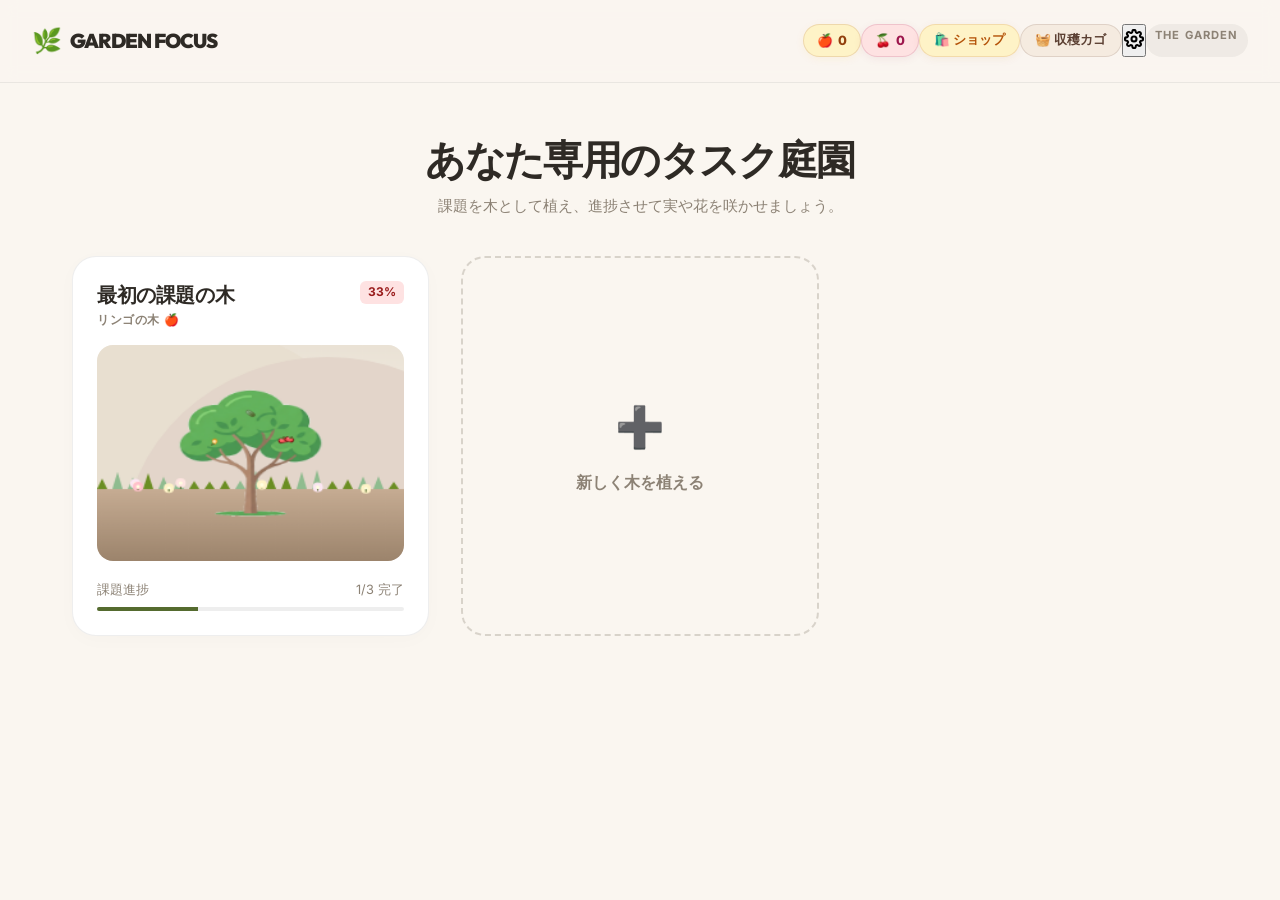
==== commit e35337ab: "feat: implement daily watering system and interactive decoration tap reactions for v5" ====
--- a/index.html
+++ b/index.html
@@ -102,6 +102,7 @@
                 </div>
                 <p id="tree-detail-type" class="panel-subtitle">木の種類: サクラ</p>
               </div>
+              <button id="water-tree-btn" class="water-btn" title="木に水をやってコインを獲得（1日1回）">💦 水やり</button>
             </div>
 
             <!-- Add Task Form -->
--- a/style.css
+++ b/style.css
@@ -916,3 +916,41 @@
   border-color: transparent !important;
   box-shadow: none !important;
 }
+
+/* Water button styling */
+.water-btn {
+  display: inline-flex;
+  align-items: center;
+  gap: 0.35rem;
+  background-color: #E0F2FE; /* Pale sky blue */
+  color: #0369A1; /* Deep sky blue */
+  border: 1px solid rgba(3, 105, 161, 0.15);
+  font-size: 0.8rem;
+  font-weight: 800;
+  padding: 0.4rem 0.9rem;
+  border-radius: 9999px;
+  cursor: pointer;
+  font-family: inherit;
+  transition: all 0.2s cubic-bezier(0.16, 1, 0.3, 1);
+  box-shadow: 0 2px 8px rgba(3, 105, 161, 0.08);
+}
+
+.water-btn:hover:not(.disabled) {
+  background-color: #BAE6FD;
+  transform: translateY(-1.5px);
+  box-shadow: 0 4px 12px rgba(3, 105, 161, 0.15);
+}
+
+.water-btn:active:not(.disabled) {
+  transform: translateY(0) scale(0.96);
+}
+
+.water-btn.disabled {
+  background-color: rgba(46, 42, 37, 0.05) !important;
+  color: rgba(46, 42, 37, 0.3) !important;
+  cursor: not-allowed !important;
+  border-color: transparent !important;
+  box-shadow: none !important;
+  transform: none !important;
+}
+
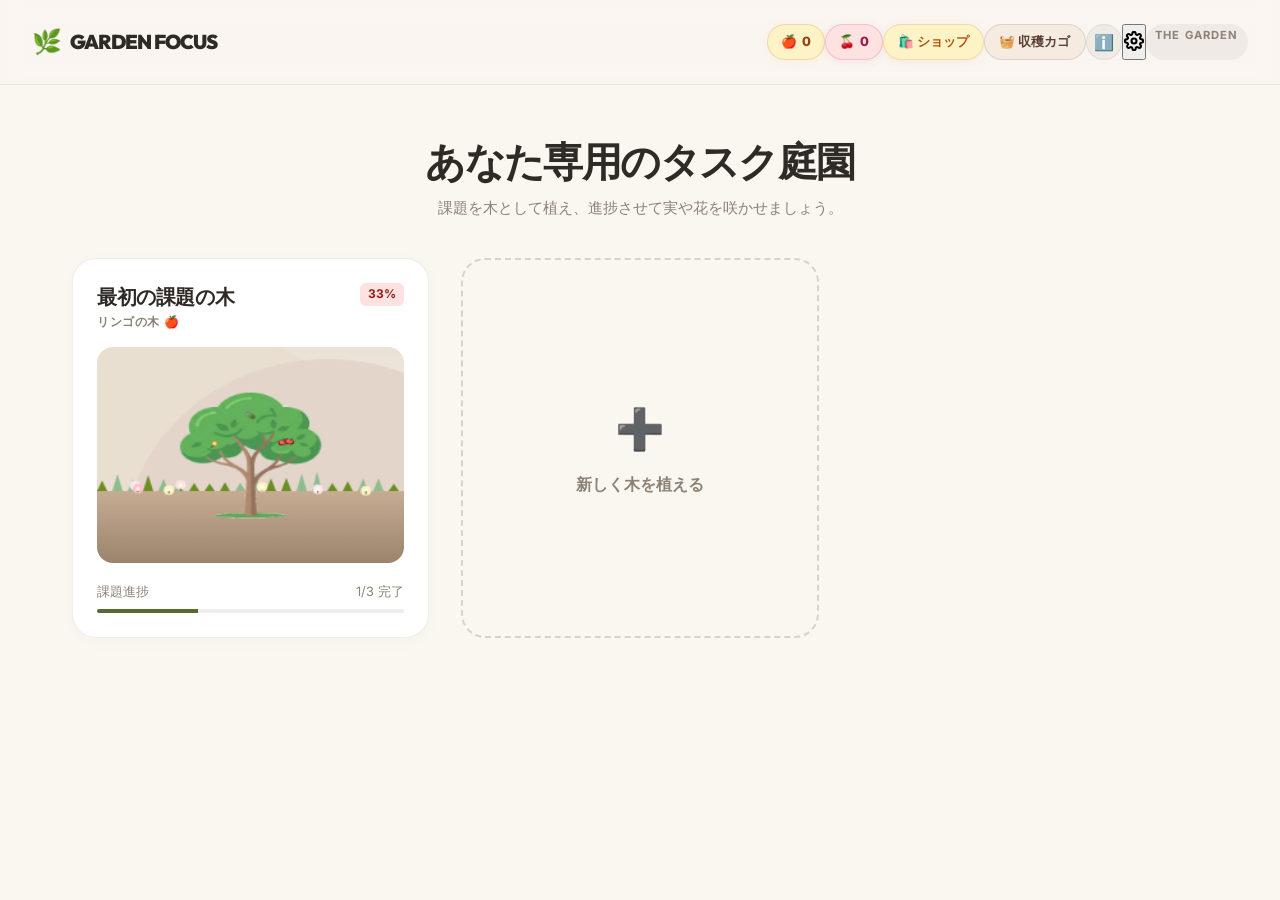
==== commit 40ae91cf: "feat: integrate My AI Vision statement and About modal to app" ====
--- a/index.html
+++ b/index.html
@@ -34,6 +34,9 @@
           <button id="open-basket-btn" class="basket-btn" title="収穫した木（アーカイブ）を見る">
             🧺 収穫カゴ
           </button>
+          <button id="open-about-btn" class="about-btn" title="MONO-FOCUS について">
+            ℹ️
+          </button>
           <button id="open-settings-btn" class="settings-btn" title="Settings">
             <svg width="20" height="20" viewBox="0 0 24 24" fill="none" stroke="currentColor" stroke-width="2.5" stroke-linecap="round" stroke-linejoin="round"><circle cx="12" cy="12" r="3"></circle><path d="M19.4 15a1.65 1.65 0 0 0 .33 1.82l.06.06a2 2 0 1 1-2.83 2.83l-.06-.06a1.65 1.65 0 0 0-1.82-.33 1.65 1.65 0 0 0-1 1.51V21a2 2 0 0 1-4 0v-.09A1.65 1.65 0 0 0 9 19.4a1.65 1.65 0 0 0-1.82.33l-.06.06a2 2 0 1 1-2.83-2.83l.06-.06a1.65 1.65 0 0 0 .33-1.82 1.65 1.65 0 0 0-1.51-1H3a2 2 0 0 1 0-4h.09A1.65 1.65 0 0 0 4.6 9a1.65 1.65 0 0 0-.33-1.82l-.06-.06a2 2 0 1 1 2.83-2.83l.06.06a1.65 1.65 0 0 0 1.82.33H9a1.65 1.65 0 0 0 1-1.51V3a2 2 0 0 1 4 0v.09a1.65 1.65 0 0 0 1 1.51 1.65 1.65 0 0 0 1.82-.33l.06-.06a2 2 0 1 1 2.83 2.83l-.06.06a1.65 1.65 0 0 0-.33 1.82V9a1.65 1.65 0 0 0 1.51 1H21a2 2 0 0 1 0 4h-.09a1.65 1.65 0 0 0-1.51 1z"></path></svg>
           </button>
@@ -288,6 +291,46 @@
     </div>
   </div>
 
+  <!-- 7. FOCUS TIMER OVERLAY (v6) -->
+  <div id="focus-timer-overlay" class="modal-overlay hidden" style="background-color: rgba(250, 246, 240, 0.98); z-index: 2000;">
+    <div class="modal-content" style="max-width: 480px; text-align: center; background: transparent; border: none; box-shadow: none; animation: none;">
+      <h2 id="focus-task-name" class="modal-title" style="font-size: 1.6rem; font-family: 'Outfit', sans-serif; letter-spacing: -0.04em; margin-bottom: 2rem; color: #2E2A25;">タスクに集中しています...</h2>
+      <div id="focus-time-display" style="font-family: 'Outfit', sans-serif; font-size: 6rem; font-weight: 900; letter-spacing: -0.06em; color: #2E2A25; margin-bottom: 2.5rem; user-select: none;">25:00</div>
+      
+      <!-- Demo Fast-Forward Button -->
+      <button id="timer-fastforward-btn" class="text-button" style="margin-bottom: 2rem; display: inline-block; color: #8C8275; border: 1px dashed rgba(140, 130, 117, 0.3); padding: 0.4rem 0.8rem; border-radius: 8px;" title="デモ用にタイマーを10秒にスキップ">⏩ デモ用スキップ (10秒に短縮)</button>
+      
+      <div style="display: flex; justify-content: center;">
+        <button id="cancel-timer-btn" class="btn-organic" style="background-color: #8C8275; padding: 0.6rem 1.8rem; font-size: 0.9rem;">諦める</button>
+      </div>
+    </div>
+  </div>
+
+  <!-- 8. ABOUT / AI VISION MODAL (v6-extra) -->
+  <div id="about-modal" class="modal-overlay hidden" style="z-index: 2100;">
+    <div class="modal-content" style="max-width: 550px;">
+      <h2 class="modal-title" style="font-family: 'Outfit', sans-serif; display: flex; align-items: center; gap: 0.5rem;">
+        🌿 MONO-FOCUS について
+      </h2>
+      <p class="modal-desc" style="margin-bottom: 1.5rem;">
+        MONO-FOCUS は、課題を「木」として植え、タスクを消化しながら美しく成長させていく、スイスデザイン調のタスク＆集中管理アプリです。
+      </p>
+
+      <div style="background-color: rgba(46, 42, 37, 0.03); border: 1px solid rgba(46, 42, 37, 0.08); padding: 1.5rem; border-radius: 12px; margin-bottom: 1.5rem;">
+        <h3 style="font-family: 'Outfit', sans-serif; font-size: 1rem; font-weight: 700; margin-bottom: 0.75rem; color: #2E2A25;">
+          🔮 自分にとってのAIとは（AI Vision）
+        </h3>
+        <p style="font-size: 0.9rem; line-height: 1.6; color: #5C544A; margin: 0; text-align: justify;">
+          講義開始前、私にとってAIは「指示したコードを自動で書いてくれる便利なツール」でした。しかし、この講義を通じてAIとペアプログラミングを行い、MONO-FOCUSというプロダクトを共に作り上げる中でその認識は大きく変化しました。今やAIは単なる受動的なツールではなく、私のアイデアの種を具現化し、技術的な壁を共に乗り越えてくれる「対等な伴走者（共創パートナー）」です。自動タスク分解やWeb Audioを用いたチック音の実装など、自分一人では諦めていた難解な課題も、対話を通じて解決し形にできました。AIは私の創造性と可能性を大きく広げてくれる存在へと進化しました。
+        </p>
+      </div>
+
+      <div class="flex justify-end" style="display: flex; justify-content: flex-end;">
+        <button id="close-about-btn" class="btn-organic">閉じる</button>
+      </div>
+    </div>
+  </div>
+
   <script src="script.js"></script>
 </body>
 </html>
--- a/style.css
+++ b/style.css
@@ -954,3 +954,73 @@
   transform: none !important;
 }
 
+/* Focus timer styling */
+.timer-btn {
+  background-color: rgba(46, 42, 37, 0.05) !important;
+  color: #2E2A25 !important;
+  border: 1px solid rgba(46, 42, 37, 0.1) !important;
+  font-size: 0.75rem;
+  font-weight: 700;
+  padding: 0.4rem 0.8rem;
+  border-radius: 8px;
+  cursor: pointer;
+  transition: all 0.2s cubic-bezier(0.16, 1, 0.3, 1);
+}
+
+.timer-btn:hover {
+  background-color: #2E2A25 !important;
+  color: #FAF6F0 !important;
+  border-color: transparent !important;
+  transform: translateY(-1px);
+}
+
+.timer-btn:active {
+  transform: scale(0.96);
+}
+
+/* Digital clock pulse effect during countdown */
+#focus-time-display.ticking {
+  animation: timerPulse 2s infinite ease-in-out;
+}
+
+@keyframes timerPulse {
+  0% {
+    opacity: 1;
+    transform: scale(1);
+  }
+  50% {
+    opacity: 0.85;
+    transform: scale(0.98);
+  }
+  100% {
+    opacity: 1;
+    transform: scale(1);
+  }
+}
+
+/* About Button style in header */
+.about-btn {
+  display: inline-flex;
+  align-items: center;
+  justify-content: center;
+  width: 36px;
+  height: 36px;
+  background-color: rgba(46, 42, 37, 0.05);
+  color: #2E2A25;
+  border: 1px solid rgba(46, 42, 37, 0.08);
+  border-radius: 9999px;
+  cursor: pointer;
+  font-size: 1rem;
+  transition: all 0.2s cubic-bezier(0.16, 1, 0.3, 1);
+}
+
+.about-btn:hover {
+  background-color: #2E2A25;
+  color: #FAF6F0;
+  transform: translateY(-1px);
+}
+
+.about-btn:active {
+  transform: scale(0.95);
+}
+
